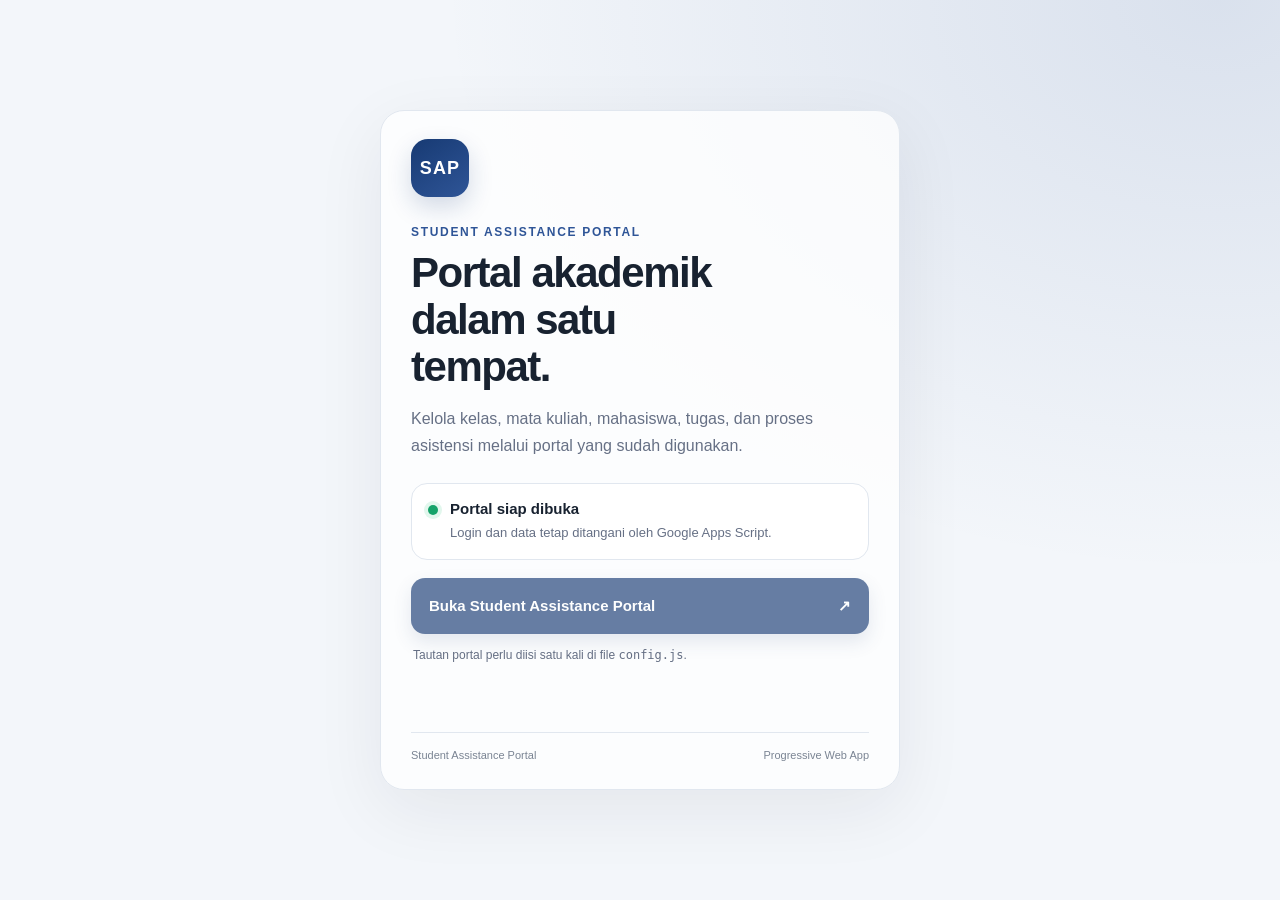
==== index.html @ a099767e "Add files via upload Add Student Assistance Portal PWA starter" ====
<!doctype html>
<html lang="id">
<head>
  <meta charset="utf-8">
  <meta name="viewport" content="width=device-width, initial-scale=1, viewport-fit=cover">
  <meta name="theme-color" content="#173a73">
  <meta name="description" content="Student Assistance Portal untuk pengelolaan kelas, tugas, dan asistensi.">
  <link rel="manifest" href="./manifest.json">
  <link rel="icon" href="./icons/icon-192.png">
  <link rel="apple-touch-icon" href="./icons/icon-192.png">
  <link rel="stylesheet" href="./styles.css">
  <title>Student Assistance Portal</title>
</head>
<body>
  <main class="shell">
    <div class="brand-mark" aria-hidden="true">SAP</div>
    <p class="eyebrow">STUDENT ASSISTANCE PORTAL</p>
    <h1>Portal akademik dalam satu tempat.</h1>
    <p class="intro">Kelola kelas, mata kuliah, mahasiswa, tugas, dan proses asistensi melalui portal yang sudah digunakan.</p>

    <section class="status-card" aria-live="polite">
      <span class="status-dot"></span>
      <div>
        <strong>Portal siap dibuka</strong>
        <p>Login dan data tetap ditangani oleh Google Apps Script.</p>
      </div>
    </section>

    <a class="primary-action" id="openPortal" href="#" rel="noopener">
      Buka Student Assistance Portal <span aria-hidden="true">↗</span>
    </a>
    <p class="hint" id="setupHint">Tautan portal perlu diisi satu kali di file <code>config.js</code>.</p>

    <footer>
      <span>Student Assistance Portal</span>
      <span>Progressive Web App</span>
    </footer>
  </main>
  <script src="./config.js"></script>
  <script src="./app.js"></script>
</body>
</html>
---- styles.css ----
:root {
  color-scheme: light;
  --navy: #173a73;
  --blue: #2f5597;
  --ink: #182230;
  --muted: #667085;
  --line: #e1e7ef;
  --surface: #ffffff;
  --canvas: #f3f6fa;
}
* { box-sizing: border-box; }
html { min-height: 100%; background: var(--canvas); }
body {
  margin: 0;
  min-height: 100vh;
  min-height: 100dvh;
  padding: max(20px, env(safe-area-inset-top)) 16px max(18px, env(safe-area-inset-bottom));
  color: var(--ink);
  background:
    radial-gradient(ellipse at 95% 0%, rgba(47,85,151,.13), transparent 45%),
    var(--canvas);
  font-family: -apple-system, BlinkMacSystemFont, "Segoe UI", Roboto, Arial, sans-serif;
  -webkit-font-smoothing: antialiased;
}
.shell {
  width: 100%;
  max-width: 520px;
  margin: 0 auto;
  min-width: 0;
}
.brand-mark {
  display: grid;
  place-items: center;
  width: 58px;
  height: 58px;
  border-radius: 17px;
  color: #fff;
  background: linear-gradient(145deg, var(--navy), var(--blue));
  font-size: 18px;
  font-weight: 800;
  letter-spacing: .06em;
  box-shadow: 0 10px 24px rgba(23,58,115,.18);
}
.eyebrow {
  margin: 28px 0 10px;
  color: var(--blue);
  font-size: 12px;
  font-weight: 800;
  letter-spacing: .14em;
}
h1 {
  margin: 0;
  max-width: 14ch;
  font-size: clamp(30px, 7.5vw, 42px);
  line-height: 1.12;
  letter-spacing: -.035em;
}
.intro {
  margin: 16px 0 24px;
  color: var(--muted);
  font-size: 16px;
  line-height: 1.65;
}
.status-card {
  display: flex;
  gap: 12px;
  align-items: flex-start;
  padding: 16px;
  margin-bottom: 18px;
  border: 1px solid var(--line);
  border-radius: 16px;
  background: rgba(255,255,255,.88);
}
.status-dot {
  flex: 0 0 auto;
  width: 10px;
  height: 10px;
  margin-top: 5px;
  border-radius: 50%;
  background: #16a36a;
  box-shadow: 0 0 0 4px #e2f7ed;
}
.status-card strong { font-size: 15px; }
.status-card p { margin: 5px 0 0; color: var(--muted); font-size: 13px; line-height: 1.5; }
.primary-action {
  display: flex;
  justify-content: space-between;
  align-items: center;
  gap: 12px;
  width: 100%;
  min-height: 56px;
  padding: 16px 18px;
  border-radius: 14px;
  background: var(--navy);
  color: white;
  text-decoration: none;
  font-size: 15px;
  font-weight: 700;
  box-shadow: 0 8px 18px rgba(23,58,115,.16);
  -webkit-tap-highlight-color: transparent;
}
.primary-action[aria-disabled="true"] { opacity: .65; }
.hint { min-height: 38px; margin: 12px 2px 0; color: var(--muted); font-size: 12px; line-height: 1.5; }
code { overflow-wrap: anywhere; }
footer {
  display: flex;
  justify-content: space-between;
  gap: 12px;
  margin-top: 48px;
  padding-top: 16px;
  border-top: 1px solid var(--line);
  color: #7a8493;
  font-size: 11px;
}
@media (min-width: 600px) {
  body { display: grid; place-items: center; padding: 40px 24px; }
  .shell { padding: 28px 30px; border: 1px solid var(--line); border-radius: 24px; background: rgba(255,255,255,.78); box-shadow: 0 20px 70px rgba(24,34,48,.07); }
}
@media (prefers-reduced-motion: no-preference) {
  .primary-action { transition: transform .15s ease, background .15s ease; }
  .primary-action:active { transform: scale(.99); }
}
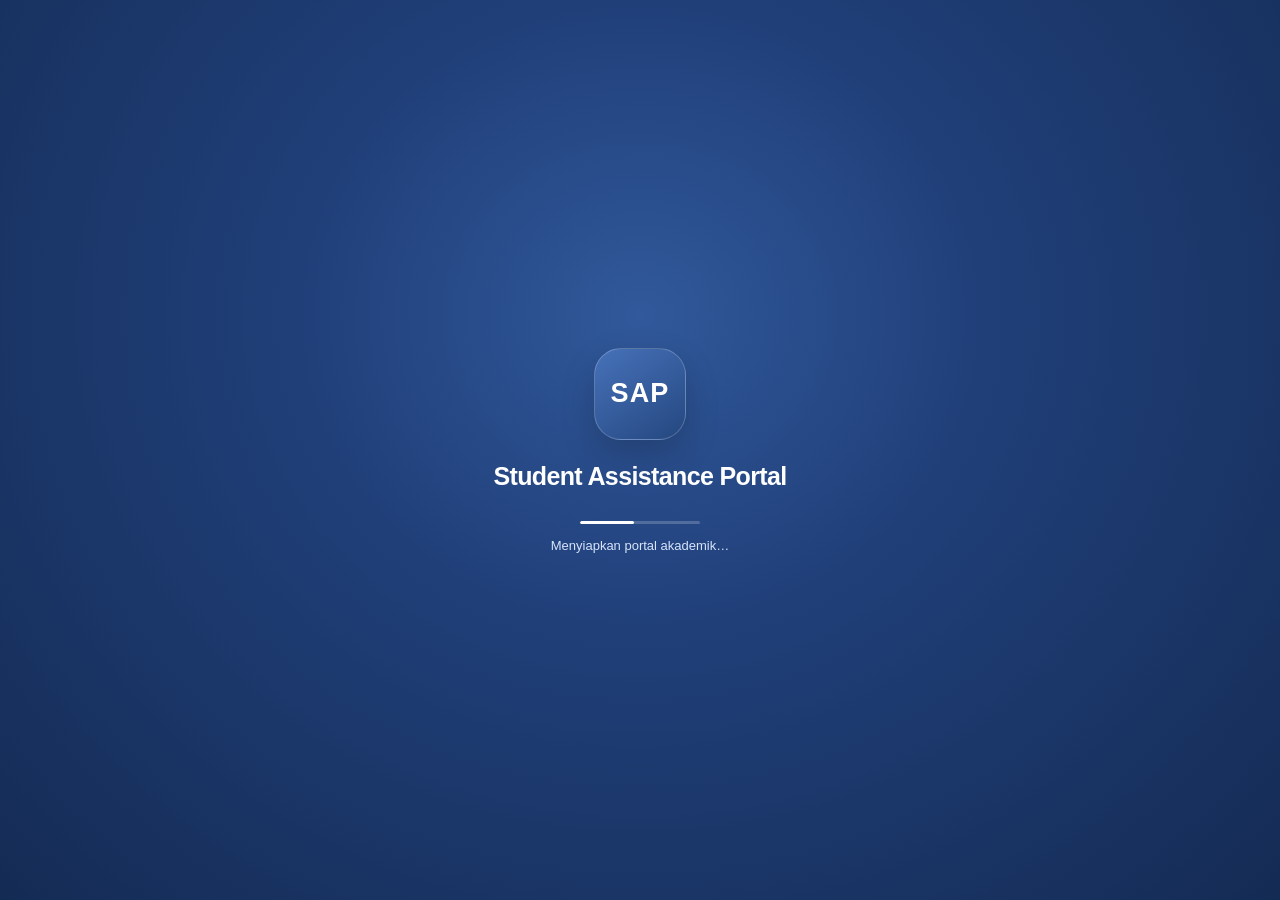
==== commit b92876c9: "Add files via upload" ====
--- a/index.html
+++ b/index.html
@@ -4,7 +4,7 @@
   <meta charset="utf-8">
   <meta name="viewport" content="width=device-width, initial-scale=1, viewport-fit=cover">
   <meta name="theme-color" content="#173a73">
-  <meta name="description" content="Student Assistance Portal untuk pengelolaan kelas, tugas, dan asistensi.">
+  <meta name="description" content="Student Assistance Portal — portal akademik dosen dan mahasiswa.">
   <link rel="manifest" href="./manifest.json">
   <link rel="icon" href="./icons/icon-192.png">
   <link rel="apple-touch-icon" href="./icons/icon-192.png">
@@ -12,29 +12,34 @@
   <title>Student Assistance Portal</title>
 </head>
 <body>
-  <main class="shell">
-    <div class="brand-mark" aria-hidden="true">SAP</div>
-    <p class="eyebrow">STUDENT ASSISTANCE PORTAL</p>
-    <h1>Portal akademik dalam satu tempat.</h1>
-    <p class="intro">Kelola kelas, mata kuliah, mahasiswa, tugas, dan proses asistensi melalui portal yang sudah digunakan.</p>
+  <main class="app-frame">
+    <section class="splash" id="splash" aria-label="Membuka aplikasi">
+      <div class="logo-mark" aria-hidden="true">SAP</div>
+      <div class="splash-title">Student Assistance Portal</div>
+      <div class="loader" aria-hidden="true"><span></span></div>
+      <p class="splash-note" id="splashNote">Menyiapkan portal akademik…</p>
+    </section>
 
-    <section class="status-card" aria-live="polite">
-      <span class="status-dot"></span>
-      <div>
-        <strong>Portal siap dibuka</strong>
-        <p>Login dan data tetap ditangani oleh Google Apps Script.</p>
+    <section class="install-layer hidden" id="installLayer" role="dialog" aria-modal="true" aria-labelledby="installTitle">
+      <div class="install-card">
+        <div class="mini-logo" aria-hidden="true">SAP</div>
+        <p class="eyebrow">LEBIH PRAKTIS</p>
+        <h1 id="installTitle">Pasang aplikasi di perangkatmu</h1>
+        <p class="install-copy" id="installCopy">Tambahkan Student Assistance Portal ke layar utama agar lebih mudah dibuka.</p>
+        <button class="primary-action" id="installButton" type="button">Install sekarang</button>
+        <button class="secondary-action" id="continueButton" type="button">Lanjut ke halaman login</button>
+        <p class="install-help" id="installHelp">Pemasangan tidak mengubah akun atau data portal.</p>
       </div>
     </section>
 
-    <a class="primary-action" id="openPortal" href="#" rel="noopener">
-      Buka Student Assistance Portal <span aria-hidden="true">↗</span>
-    </a>
-    <p class="hint" id="setupHint">Tautan portal perlu diisi satu kali di file <code>config.js</code>.</p>
-
-    <footer>
-      <span>Student Assistance Portal</span>
-      <span>Progressive Web App</span>
-    </footer>
+    <section class="error-layer hidden" id="errorLayer" role="alert">
+      <div class="error-card">
+        <div class="mini-logo" aria-hidden="true">SAP</div>
+        <h1>Portal belum terhubung</h1>
+        <p id="errorText">URL Google Apps Script belum diatur di config.js.</p>
+        <button class="primary-action" id="retryButton" type="button">Coba lagi</button>
+      </div>
+    </section>
   </main>
   <script src="./config.js"></script>
   <script src="./app.js"></script>
--- a/styles.css
+++ b/styles.css
@@ -1,122 +1,2 @@
-:root {
-  color-scheme: light;
-  --navy: #173a73;
-  --blue: #2f5597;
-  --ink: #182230;
-  --muted: #667085;
-  --line: #e1e7ef;
-  --surface: #ffffff;
-  --canvas: #f3f6fa;
-}
-* { box-sizing: border-box; }
-html { min-height: 100%; background: var(--canvas); }
-body {
-  margin: 0;
-  min-height: 100vh;
-  min-height: 100dvh;
-  padding: max(20px, env(safe-area-inset-top)) 16px max(18px, env(safe-area-inset-bottom));
-  color: var(--ink);
-  background:
-    radial-gradient(ellipse at 95% 0%, rgba(47,85,151,.13), transparent 45%),
-    var(--canvas);
-  font-family: -apple-system, BlinkMacSystemFont, "Segoe UI", Roboto, Arial, sans-serif;
-  -webkit-font-smoothing: antialiased;
-}
-.shell {
-  width: 100%;
-  max-width: 520px;
-  margin: 0 auto;
-  min-width: 0;
-}
-.brand-mark {
-  display: grid;
-  place-items: center;
-  width: 58px;
-  height: 58px;
-  border-radius: 17px;
-  color: #fff;
-  background: linear-gradient(145deg, var(--navy), var(--blue));
-  font-size: 18px;
-  font-weight: 800;
-  letter-spacing: .06em;
-  box-shadow: 0 10px 24px rgba(23,58,115,.18);
-}
-.eyebrow {
-  margin: 28px 0 10px;
-  color: var(--blue);
-  font-size: 12px;
-  font-weight: 800;
-  letter-spacing: .14em;
-}
-h1 {
-  margin: 0;
-  max-width: 14ch;
-  font-size: clamp(30px, 7.5vw, 42px);
-  line-height: 1.12;
-  letter-spacing: -.035em;
-}
-.intro {
-  margin: 16px 0 24px;
-  color: var(--muted);
-  font-size: 16px;
-  line-height: 1.65;
-}
-.status-card {
-  display: flex;
-  gap: 12px;
-  align-items: flex-start;
-  padding: 16px;
-  margin-bottom: 18px;
-  border: 1px solid var(--line);
-  border-radius: 16px;
-  background: rgba(255,255,255,.88);
-}
-.status-dot {
-  flex: 0 0 auto;
-  width: 10px;
-  height: 10px;
-  margin-top: 5px;
-  border-radius: 50%;
-  background: #16a36a;
-  box-shadow: 0 0 0 4px #e2f7ed;
-}
-.status-card strong { font-size: 15px; }
-.status-card p { margin: 5px 0 0; color: var(--muted); font-size: 13px; line-height: 1.5; }
-.primary-action {
-  display: flex;
-  justify-content: space-between;
-  align-items: center;
-  gap: 12px;
-  width: 100%;
-  min-height: 56px;
-  padding: 16px 18px;
-  border-radius: 14px;
-  background: var(--navy);
-  color: white;
-  text-decoration: none;
-  font-size: 15px;
-  font-weight: 700;
-  box-shadow: 0 8px 18px rgba(23,58,115,.16);
-  -webkit-tap-highlight-color: transparent;
-}
-.primary-action[aria-disabled="true"] { opacity: .65; }
-.hint { min-height: 38px; margin: 12px 2px 0; color: var(--muted); font-size: 12px; line-height: 1.5; }
-code { overflow-wrap: anywhere; }
-footer {
-  display: flex;
-  justify-content: space-between;
-  gap: 12px;
-  margin-top: 48px;
-  padding-top: 16px;
-  border-top: 1px solid var(--line);
-  color: #7a8493;
-  font-size: 11px;
-}
-@media (min-width: 600px) {
-  body { display: grid; place-items: center; padding: 40px 24px; }
-  .shell { padding: 28px 30px; border: 1px solid var(--line); border-radius: 24px; background: rgba(255,255,255,.78); box-shadow: 0 20px 70px rgba(24,34,48,.07); }
-}
-@media (prefers-reduced-motion: no-preference) {
-  .primary-action { transition: transform .15s ease, background .15s ease; }
-  .primary-action:active { transform: scale(.99); }
-}
+:root{color-scheme:light;--navy:#173a73;--blue:#31599b;--ink:#172235;--muted:#667085;--line:#e2e8f0;--canvas:#f4f7fb}
+*{box-sizing:border-box}html,body{margin:0;width:100%;min-height:100%;min-height:100dvh;overflow-x:hidden}body{font-family:-apple-system,BlinkMacSystemFont,"Segoe UI",Roboto,Arial,sans-serif;color:var(--ink);background:var(--canvas);-webkit-font-smoothing:antialiased}.app-frame{min-height:100vh;min-height:100dvh;width:100%;position:relative;overflow:hidden}.splash{position:fixed;inset:0;z-index:1;display:flex;flex-direction:column;align-items:center;justify-content:center;padding:24px;text-align:center;background:radial-gradient(ellipse at 50% 35%,#31599b 0%,#203f79 38%,#142b54 100%);color:#fff;animation:splashIn .45s ease-out both}.logo-mark,.mini-logo{display:grid;place-items:center;color:#fff;background:linear-gradient(145deg,#4772ba,#24477f);border:1px solid rgba(255,255,255,.22);font-weight:900;letter-spacing:.04em;box-shadow:0 14px 34px rgba(0,0,0,.18)}.logo-mark{width:92px;height:92px;border-radius:27px;font-size:27px;animation:logoIn .65s cubic-bezier(.2,.8,.2,1) both}.splash-title{margin-top:22px;font-size:clamp(20px,5.4vw,25px);font-weight:750;letter-spacing:-.025em}.loader{height:3px;width:120px;margin-top:30px;border-radius:9px;background:rgba(255,255,255,.2);overflow:hidden}.loader span{display:block;height:100%;width:45%;border-radius:9px;background:#fff;animation:loading 1.2s ease-in-out infinite}.splash-note{margin:14px 0 0;font-size:13px;color:#d7e4fa}.install-layer,.error-layer{position:fixed;inset:0;z-index:5;display:grid;place-items:center;padding:max(20px,env(safe-area-inset-top)) 18px max(20px,env(safe-area-inset-bottom));background:rgba(10,20,39,.54);backdrop-filter:blur(8px);-webkit-backdrop-filter:blur(8px);animation:fadeIn .25s ease both}.hidden{display:none!important}.install-card,.error-card{width:100%;max-width:390px;padding:27px 22px 22px;border-radius:25px;background:#fff;box-shadow:0 24px 80px rgba(0,0,0,.24);animation:cardIn .3s ease both}.mini-logo{width:52px;height:52px;border-radius:16px;font-size:16px;background:linear-gradient(145deg,var(--navy),var(--blue))}.eyebrow{margin:22px 0 8px;color:var(--blue);font-size:11px;font-weight:850;letter-spacing:.15em}.install-card h1,.error-card h1{margin:0;font-size:27px;line-height:1.15;letter-spacing:-.035em}.install-copy,.error-card p{margin:13px 0 20px;color:var(--muted);font-size:15px;line-height:1.55}.primary-action,.secondary-action{display:flex;align-items:center;justify-content:center;width:100%;min-height:51px;padding:13px 16px;border-radius:13px;font:inherit;font-size:14px;font-weight:750;cursor:pointer}.primary-action{border:0;background:var(--navy);color:#fff;box-shadow:0 8px 18px rgba(23,58,115,.16)}.secondary-action{margin-top:9px;border:1px solid var(--line);background:#fff;color:var(--ink)}.install-help{margin:14px 0 0;text-align:center;color:#7b8492;font-size:11px;line-height:1.45}.error-card .eyebrow{margin-top:18px}@keyframes splashIn{from{opacity:0}to{opacity:1}}@keyframes logoIn{from{opacity:0;transform:translateY(10px) scale(.88)}to{opacity:1;transform:translateY(0) scale(1)}}@keyframes loading{0%{transform:translateX(-120%)}100%{transform:translateX(340%)}}@keyframes fadeIn{from{opacity:0}to{opacity:1}}@keyframes cardIn{from{opacity:0;transform:translateY(12px) scale(.98)}to{opacity:1;transform:translateY(0) scale(1)}}@media(prefers-reduced-motion:reduce){*,*::before,*::after{animation-duration:.01ms!important;animation-iteration-count:1!important;scroll-behavior:auto!important}}
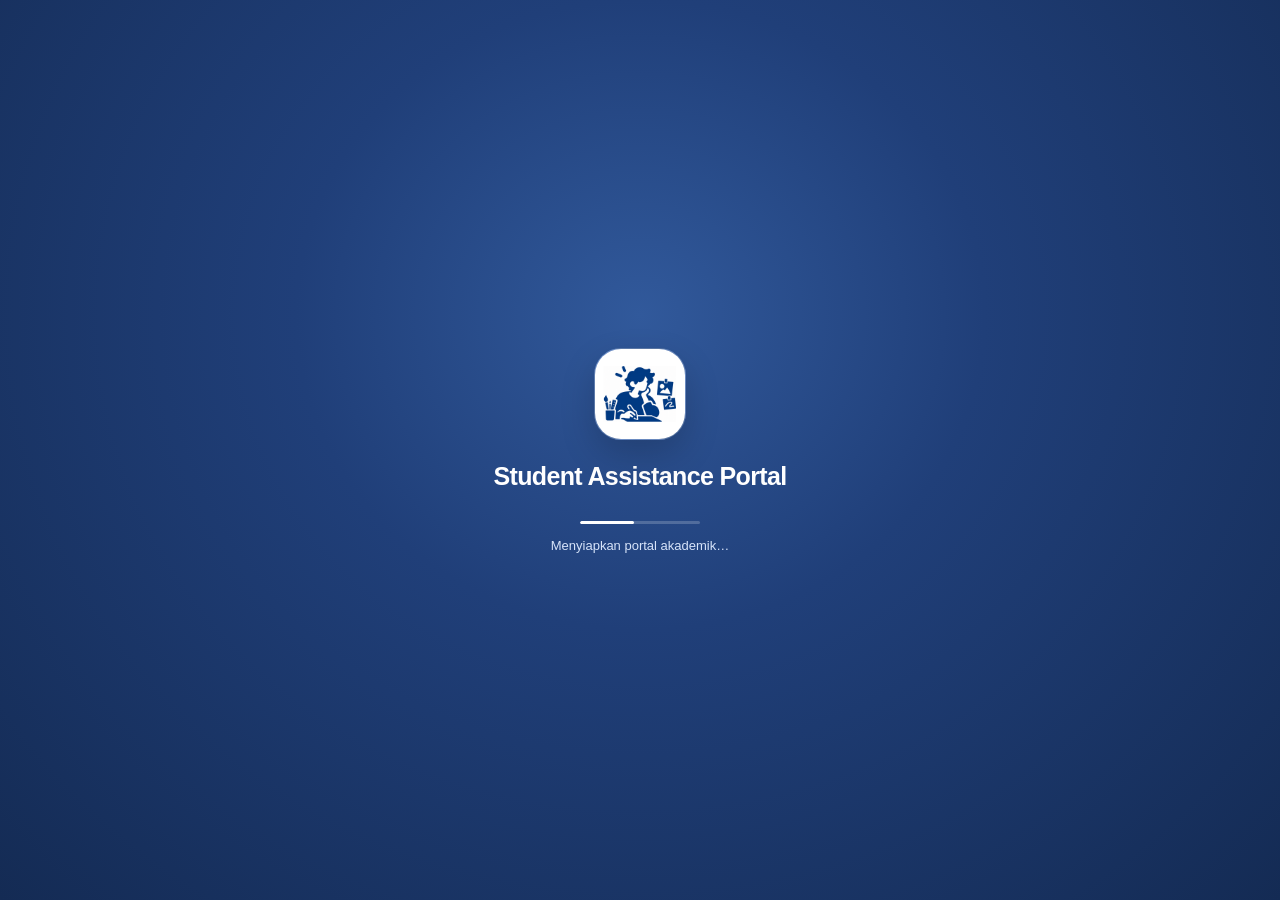
==== commit 9f601fcd: "Update index.html" ====
--- a/index.html
+++ b/index.html
@@ -1,3 +1,4 @@
+
 <!doctype html>
 <html lang="id">
 <head>
@@ -5,42 +6,119 @@
   <meta name="viewport" content="width=device-width, initial-scale=1, viewport-fit=cover">
   <meta name="theme-color" content="#173a73">
   <meta name="description" content="Student Assistance Portal — portal akademik dosen dan mahasiswa.">
+
   <link rel="manifest" href="./manifest.json">
-  <link rel="icon" href="./icons/icon-192.png">
-  <link rel="apple-touch-icon" href="./icons/icon-192.png">
+  <link rel="icon" type="image/x-icon" href="./favicon.ico">
+  <link rel="icon" type="image/png" sizes="32x32" href="./icons/favicon-32.png">
+  <link rel="apple-touch-icon" sizes="180x180" href="./icons/apple-touch-icon.png">
   <link rel="stylesheet" href="./styles.css">
+
   <title>Student Assistance Portal</title>
 </head>
 <body>
   <main class="app-frame">
+
+    <!-- Opening screen -->
     <section class="splash" id="splash" aria-label="Membuka aplikasi">
-      <div class="logo-mark" aria-hidden="true">SAP</div>
+      <img
+        class="logo-mark"
+        src="./icons/icon-512.png"
+        alt="Student Assistance Portal"
+        aria-hidden="true"
+      >
+
       <div class="splash-title">Student Assistance Portal</div>
-      <div class="loader" aria-hidden="true"><span></span></div>
-      <p class="splash-note" id="splashNote">Menyiapkan portal akademik…</p>
+
+      <div class="loader" aria-hidden="true">
+        <span></span>
+      </div>
+
+      <p class="splash-note" id="splashNote">
+        Menyiapkan portal akademik…
+      </p>
     </section>
 
-    <section class="install-layer hidden" id="installLayer" role="dialog" aria-modal="true" aria-labelledby="installTitle">
+    <!-- Install prompt -->
+    <section
+      class="install-layer hidden"
+      id="installLayer"
+      role="dialog"
+      aria-modal="true"
+      aria-labelledby="installTitle"
+    >
       <div class="install-card">
-        <div class="mini-logo" aria-hidden="true">SAP</div>
+        <img
+          class="mini-logo"
+          src="./icons/icon-192.png"
+          alt=""
+          aria-hidden="true"
+        >
+
         <p class="eyebrow">LEBIH PRAKTIS</p>
-        <h1 id="installTitle">Pasang aplikasi di perangkatmu</h1>
-        <p class="install-copy" id="installCopy">Tambahkan Student Assistance Portal ke layar utama agar lebih mudah dibuka.</p>
-        <button class="primary-action" id="installButton" type="button">Install sekarang</button>
-        <button class="secondary-action" id="continueButton" type="button">Lanjut ke halaman login</button>
-        <p class="install-help" id="installHelp">Pemasangan tidak mengubah akun atau data portal.</p>
+
+        <h1 id="installTitle">
+          Pasang aplikasi di perangkatmu
+        </h1>
+
+        <p class="install-copy" id="installCopy">
+          Tambahkan Student Assistance Portal ke layar utama
+          agar lebih mudah dibuka.
+        </p>
+
+        <button
+          class="primary-action"
+          id="installButton"
+          type="button"
+        >
+          Install sekarang
+        </button>
+
+        <button
+          class="secondary-action"
+          id="continueButton"
+          type="button"
+        >
+          Lanjut ke halaman login
+        </button>
+
+        <p class="install-help" id="installHelp">
+          Pemasangan tidak mengubah akun atau data portal.
+        </p>
       </div>
     </section>
 
-    <section class="error-layer hidden" id="errorLayer" role="alert">
+    <!-- Connection error -->
+    <section
+      class="error-layer hidden"
+      id="errorLayer"
+      role="alert"
+    >
       <div class="error-card">
-        <div class="mini-logo" aria-hidden="true">SAP</div>
+        <img
+          class="mini-logo"
+          src="./icons/icon-192.png"
+          alt=""
+          aria-hidden="true"
+        >
+
         <h1>Portal belum terhubung</h1>
-        <p id="errorText">URL Google Apps Script belum diatur di config.js.</p>
-        <button class="primary-action" id="retryButton" type="button">Coba lagi</button>
+
+        <p id="errorText">
+          URL Google Apps Script belum diatur di config.js.
+        </p>
+
+        <button
+          class="primary-action"
+          id="retryButton"
+          type="button"
+        >
+          Coba lagi
+        </button>
       </div>
     </section>
+
   </main>
+
   <script src="./config.js"></script>
   <script src="./app.js"></script>
 </body>
